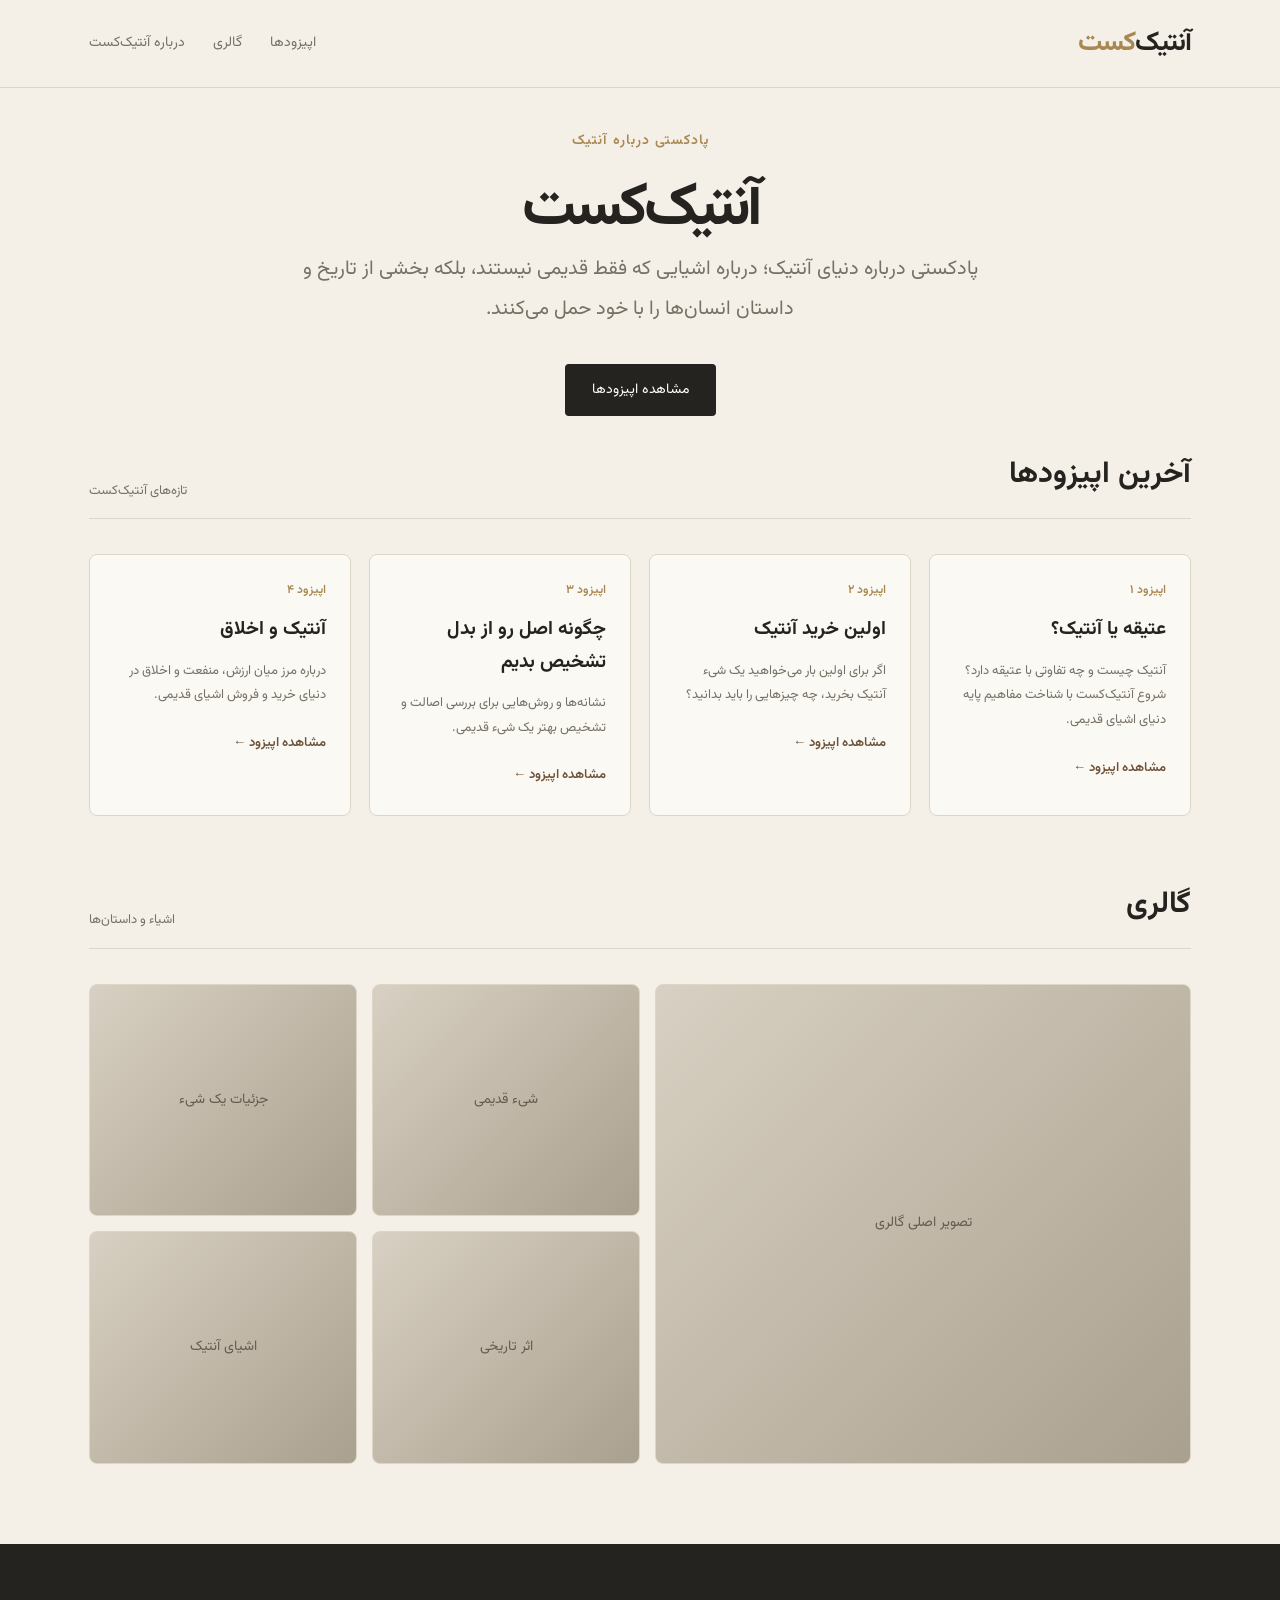
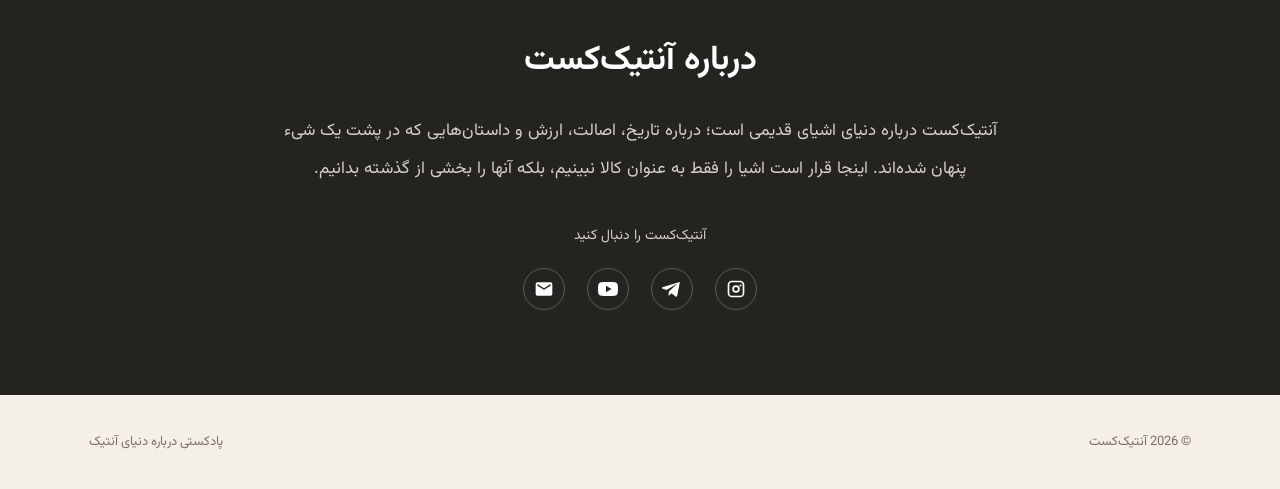
==== index.html @ f3dd6bb0 "Update index.html" ====
<!DOCTYPE html>
<html lang="fa" dir="rtl">
<head>
    <meta charset="UTF-8">
    <meta name="viewport" content="width=device-width, initial-scale=1.0">

    <title>آنتیک‌کست | پادکست دنیای آنتیک</title>

    <meta name="description" content="آنتیک‌کست؛ پادکستی درباره دنیای آنتیک، اشیای قدیمی، اصالت، تاریخ و داستان‌های پنهان اشیا.">

    <style>
        @import url('https://fonts.googleapis.com/css2?family=Vazirmatn:wght@300;400;500;600;700&display=swap');

        :root {
            --background: #f4f0e8;
            --surface: #fbf9f4;
            --dark: #24231f;
            --brown: #6d5138;
            --gold: #a88752;
            --muted: #777064;
            --border: #ddd5c7;
        }

        * {
            box-sizing: border-box;
            margin: 0;
            padding: 0;
        }

        html {
            scroll-behavior: smooth;
        }

        body {
            font-family: 'Vazirmatn', sans-serif;
            background: var(--background);
            color: var(--dark);
            line-height: 1.9;
        }

        a {
            color: inherit;
            text-decoration: none;
        }

        /* Header */

        header {
            position: sticky;
            top: 0;
            z-index: 100;
            background: rgba(244, 240, 232, 0.94);
            backdrop-filter: blur(10px);
            border-bottom: 1px solid var(--border);
        }

        .nav {
            max-width: 1150px;
            margin: auto;
            padding: 18px 24px;
            display: flex;
            align-items: center;
            justify-content: space-between;
            gap: 30px;
        }

        .logo {
            font-size: 27px;
            font-weight: 700;
            letter-spacing: -1px;
        }

        .logo span {
            color: var(--gold);
        }

        nav {
            display: flex;
            gap: 28px;
            font-size: 14px;
            color: var(--muted);
        }

        nav a {
            transition: 0.2s;
        }

        nav a:hover {
            color: var(--brown);
        }

        /* Hero */

        .hero p {
            max-width: 680px;
            margin: 0 auto 35px;
            font-size: 20px;
            color: var(--muted);
            line-height: 2;
            text-align: center;
}     
        #episodes {
            padding-top: 30px;
            padding-bottom: 30px;
}
        #gallery {
            padding-top: 30px;
}
        .hero-content {
            max-width: 780px;
            margin: 0 auto;
            text-align: center;
}
        .eyebrow {
            color: var(--gold);
            font-size: 14px;
            font-weight: 600;
            margin-bottom: 40px;
            letter-spacing: 1px;
            position: relative;
            top: 40px;
}

        h1 {
            font-size: clamp(32px, 8vw, 60px);
            line-height: 1.15;
            letter-spacing: -4px;
            margin-bottom: 25px;
            transform: translateY(20px);
        }

        .hero p {
            max-width: 680px;
            font-size: 20px;
            color: var(--muted);
            line-height: 2;
            margin-bottom: 35px;
        }

        .button {
            display: inline-block;
            padding: 13px 27px;
            border-radius: 4px;
            background: var(--dark);
            color: white;
            font-size: 14px;
            transition: 0.25s;
        }

        .button:hover {
            background: var(--brown);
            transform: translateY(-2px);
        }

        /* Sections */

        section {
            max-width: 1150px;
            margin: auto;
            padding: 80px 24px;
        }

        .section-title {
            display: flex;
            justify-content: space-between;
            align-items: end;
            margin-bottom: 35px;
            border-bottom: 1px solid var(--border);
            padding-bottom: 15px;
        }

        .section-title h2 {
            font-size: 30px;
        }

        .section-title span {
            color: var(--muted);
            font-size: 13px;
        }

        /* Episodes */

        .episodes {
            display: grid;
            grid-template-columns: repeat(4, 1fr);
            gap: 18px;
        }

        .episode {
            background: var(--surface);
            border: 1px solid var(--border);
            border-radius: 8px;
            padding: 24px;
            transition: 0.25s;
        }

        .episode:hover {
            transform: translateY(-5px);
            box-shadow: 0 12px 30px rgba(40, 35, 25, 0.08);
        }

        .episode-number {
            color: var(--gold);
            font-size: 12px;
            font-weight: 600;
            margin-bottom: 12px;
        }

        .episode h3 {
            font-size: 19px;
            line-height: 1.7;
            margin-bottom: 12px;
        }

        .episode p {
            color: var(--muted);
            font-size: 13px;
            line-height: 1.9;
            margin-bottom: 20px;
        }

        .episode-link {
            color: var(--brown);
            font-size: 13px;
            font-weight: 600;
        }

        .episode-link:hover {
            color: var(--gold);
        }

        /* Gallery */

        .gallery {
            display: grid;
            grid-template-columns: 2fr 1fr 1fr;
            gap: 15px;
        }

        .gallery-item {
            min-height: 230px;
            border-radius: 8px;
            background: linear-gradient(
                135deg,
                #d8d0c2,
                #aaa08f
            );
            display: flex;
            align-items: center;
            justify-content: center;
            color: #645c50;
            font-size: 14px;
            border: 1px solid var(--border);
        }

        .gallery-item:first-child {
            min-height: 480px;
            grid-row: span 2;
        }

        /* About */

        .about {
            background: var(--dark);
            color: white;
            max-width: none;
        }

        .about-inner {
            max-width: 1150px;
            margin: auto;
            padding: 85px 24px;
            text-align: center;
        }

        .about h2 {
            font-size: 34px;
            margin-bottom: 20px;
        }

        .about p {
            max-width: 750px;
            margin: 0 auto;
            color: #d5d0c7;
            font-size: 17px;
            line-height: 2.2;
            text-align: center;
        }
        /* Social Links */

        .social-links {
              margin-top: 35px;
            text-align: center;
        }

        .social-title {
            color: #d5d0c7;
            font-size: 14px;
            margin-bottom: 18px;
        }

        .social-icons {
            display: flex;
            justify-content: center;
            align-items: center;
            gap: 22px;
        }

        .social-icons a {
            width: 42px;
            height: 42px;
            border: 1px solid rgba(255, 255, 255, 0.25);
            border-radius: 50%;
            display: flex;
            align-items: center;
            justify-content: center;
            color: white;
            transition: 0.25s;
        }
        
        .social-icons a:hover {
            background: var(--gold);
            border-color: var(--gold);
            transform: translateY(-3px);
        }

        .social-icons svg {
            width: 20px;
            height: 20px;
            fill: currentColor;
        }
        /* Footer */

        footer {
            max-width: 1150px;
            margin: auto;
            padding: 35px 24px;
            display: flex;
            justify-content: space-between;
            gap: 20px;
            color: var(--muted);
            font-size: 13px;
        }

        /* Tablet */

        @media (max-width: 1000px) {

            .episodes {
                grid-template-columns: repeat(2, 1fr);
            }
        }

        /* Mobile */

        @media (max-width: 650px) {

            .nav {
                padding: 15px 18px;
            }

            nav {
                gap: 14px;
                font-size: 12px;
            }

            .hero {
                min-height: 520px;
                padding: 70px 20px;
            }

            h1 {
                font-size: 55px;
                letter-spacing: -2px;
            }

            .hero p {
                font-size: 17px;
            }

            section {
                padding: 60px 20px;
            }

            .episodes {
                grid-template-columns: 1fr;
            }

            .gallery {
                grid-template-columns: 1fr;
            }

            .gallery-item,
            .gallery-item:first-child {
                min-height: 240px;
                grid-row: auto;
            }

            footer {
                flex-direction: column;
            }
        }
    </style>
</head>

<body>

<header>

    <div class="nav">

        <a href="index.html" class="logo">
            آنتیک<span>‌کست</span>
        </a>

        <nav>
            <a href="episodes.html">اپیزودها</a>
            <a href="#gallery">گالری</a>
            <a href="#about">درباره آنتیک‌کست</a>
        </nav>

    </div>

</header>


<main>

    <!-- Hero -->

    <div class="hero">

        <div class="hero-content">

            <div class="eyebrow">
                پادکستی درباره آنتیک
            </div>

            <h1>آنتیک‌کست</h1>

            <p>
                پادکستی درباره دنیای آنتیک؛
                درباره اشیایی که فقط قدیمی نیستند،
                بلکه بخشی از تاریخ و داستان انسان‌ها را با خود حمل می‌کنند.
            </p>

            <a href="episodes.html" class="button">
                مشاهده اپیزودها
            </a>

        </div>

    </div>


    <!-- Episodes -->

    <section id="episodes">

        <div class="section-title">

            <h2>آخرین اپیزودها</h2>

            <span>تازه‌های آنتیک‌کست</span>

        </div>


        <div class="episodes">


            <!-- Episode 01 -->

            <article class="episode">

                <div class="episode-number">
                    اپیزود ۱
                </div>

                <h3>
                    عتیقه یا آنتیک؟
                </h3>

                <p>
                    آنتیک چیست و چه تفاوتی با عتیقه دارد؟
                    شروع آنتیک‌کست با شناخت مفاهیم پایه دنیای اشیای قدیمی.
                </p>

                <a href="episode-01.html" class="episode-link">
                    مشاهده اپیزود ←
                </a>

            </article>


            <!-- Episode 02 -->

            <article class="episode">

                <div class="episode-number">
                    اپیزود ۲
                </div>

                <h3>
                    اولین خرید آنتیک
                </h3>

                <p>
                    اگر برای اولین بار می‌خواهید یک شیء آنتیک بخرید،
                    چه چیزهایی را باید بدانید؟
                </p>

                <a href="episode-02.html" class="episode-link">
                    مشاهده اپیزود ←
                </a>

            </article>


            <!-- Episode 03 -->

            <article class="episode">

                <div class="episode-number">
                    اپیزود ۳
                </div>

                <h3>
                    چگونه اصل رو از بدل تشخیص بدیم
                </h3>

                <p>
                    نشانه‌ها و روش‌هایی برای بررسی اصالت
                    و تشخیص بهتر یک شیء قدیمی.
                </p>

                <a href="episode-03.html" class="episode-link">
                    مشاهده اپیزود ←
                </a>

            </article>


            <!-- Episode 04 -->

            <article class="episode">

                <div class="episode-number">
                    اپیزود ۴
                </div>

                <h3>
                    آنتیک و اخلاق
                </h3>

                <p>
                    درباره مرز میان ارزش، منفعت و اخلاق
                    در دنیای خرید و فروش اشیای قدیمی.
                </p>

                <a href="episode-04.html" class="episode-link">
                    مشاهده اپیزود ←
                </a>

            </article>


        </div>

    </section>


    <!-- Gallery -->

    <section id="gallery">

        <div class="section-title">

            <h2>گالری</h2>

            <span>اشیاء و داستان‌ها</span>

        </div>


        <div class="gallery">

            <div class="gallery-item">
                تصویر اصلی گالری
            </div>

            <div class="gallery-item">
                شیء قدیمی
            </div>

            <div class="gallery-item">
                جزئیات یک شیء
            </div>

            <div class="gallery-item">
                اثر تاریخی
            </div>

            <div class="gallery-item">
                اشیای آنتیک
            </div>

        </div>

    </section>


    <!-- About -->

    <div class="about" id="about">

        <div class="about-inner">

            <h2>درباره آنتیک‌کست</h2>

            <p>
                آنتیک‌کست درباره دنیای اشیای قدیمی است؛
                درباره تاریخ، اصالت، ارزش و داستان‌هایی که
                در پشت یک شیء پنهان شده‌اند.
                اینجا قرار است اشیا را فقط به عنوان کالا نبینیم،
                بلکه آنها را بخشی از گذشته بدانیم.
            </p>
            <div class="social-links">

    <div class="social-title">
        آنتیک‌کست را دنبال کنید
    </div>

    <div class="social-icons">

        <!-- Instagram -->
        <a href="https://www.instagram.com/antiquecast/"
           target="_blank"
           rel="noopener"
           aria-label="اینستاگرام آنتیک‌کست">

            <svg viewBox="0 0 24 24">
                <path d="M7 2h10a5 5 0 0 1 5 5v10a5 5 0 0 1-5 5H7a5 5 0 0 1-5-5V7a5 5 0 0 1 5-5zm0 2a3 3 0 0 0-3 3v10a3 3 0 0 0 3 3h10a3 3 0 0 0 3-3V7a3 3 0 0 0-3-3H7zm5 3.5A4.5 4.5 0 1 1 7.5 12 4.5 4.5 0 0 1 12 7.5zm0 2A2.5 2.5 0 1 0 14.5 12 2.5 2.5 0 0 0 12 9.5zM17.5 6.5A1.25 1.25 0 1 1 16.25 7.75 1.25 1.25 0 0 1 17.5 6.5z"/>
            </svg>

        </a>

        <!-- Telegram -->
        <a href="https://t.me/antiquecast"
           target="_blank"
           rel="noopener"
           aria-label="تلگرام آنتیک‌کست">

            <svg viewBox="0 0 24 24">
                <path d="M21.5 3.5 18.2 20c-.25 1.17-.9 1.46-1.83.91l-5.05-3.72-2.44 2.35c-.27.27-.5.5-1.02.5l.36-5.15 9.38-8.47c.41-.36-.09-.56-.64-.2L5.37 13.1.35 11.53c-1.09-.34-1.11-1.09.23-1.59L20.2 3.98c.89-.33 1.67.2 1.3-.48z"/>
            </svg>

        </a>

        <!-- YouTube -->
        <a href="https://www.youtube.com/@antiquecast"
           target="_blank"
           rel="noopener"
           aria-label="یوتیوب آنتیک‌کست">

            <svg viewBox="0 0 24 24">
                <path d="M23.5 6.2a3 3 0 0 0-2.1-2.1C19.5 3.5 12 3.5 12 3.5s-7.5 0-9.4.6A3 3 0 0 0 .5 6.2 31 31 0 0 0 0 12a31 31 0 0 0 .5 5.8 3 3 0 0 0 2.1 2.1c1.9.6 9.4.6 9.4.6s7.5 0 9.4-.6a3 3 0 0 0 2.1-2.1A31 31 0 0 0 24 12a31 31 0 0 0-.5-5.8zM9.6 15.9V8.1l6.6 3.9-6.6 3.9z"/>
            </svg>

        </a>

        <!-- Email -->
        <a href="mailto:antiquecast@gmail.com"
           aria-label="ایمیل آنتیک‌کست">

            <svg viewBox="0 0 24 24">
                <path d="M20 4H4a2 2 0 0 0-2 2v12a2 2 0 0 0 2 2h16a2 2 0 0 0 2-2V6a2 2 0 0 0-2-2zm0 4-8 5-8-5V6l8 5 8-5v2z"/>
            </svg>

        </a>

    </div>

</div>

        </div>

    </div>

</main>


<footer>

    <div>
        © 2026 آنتیک‌کست
    </div>

    <div>
        پادکستی درباره دنیای آنتیک
    </div>

</footer>

</body>
</html>
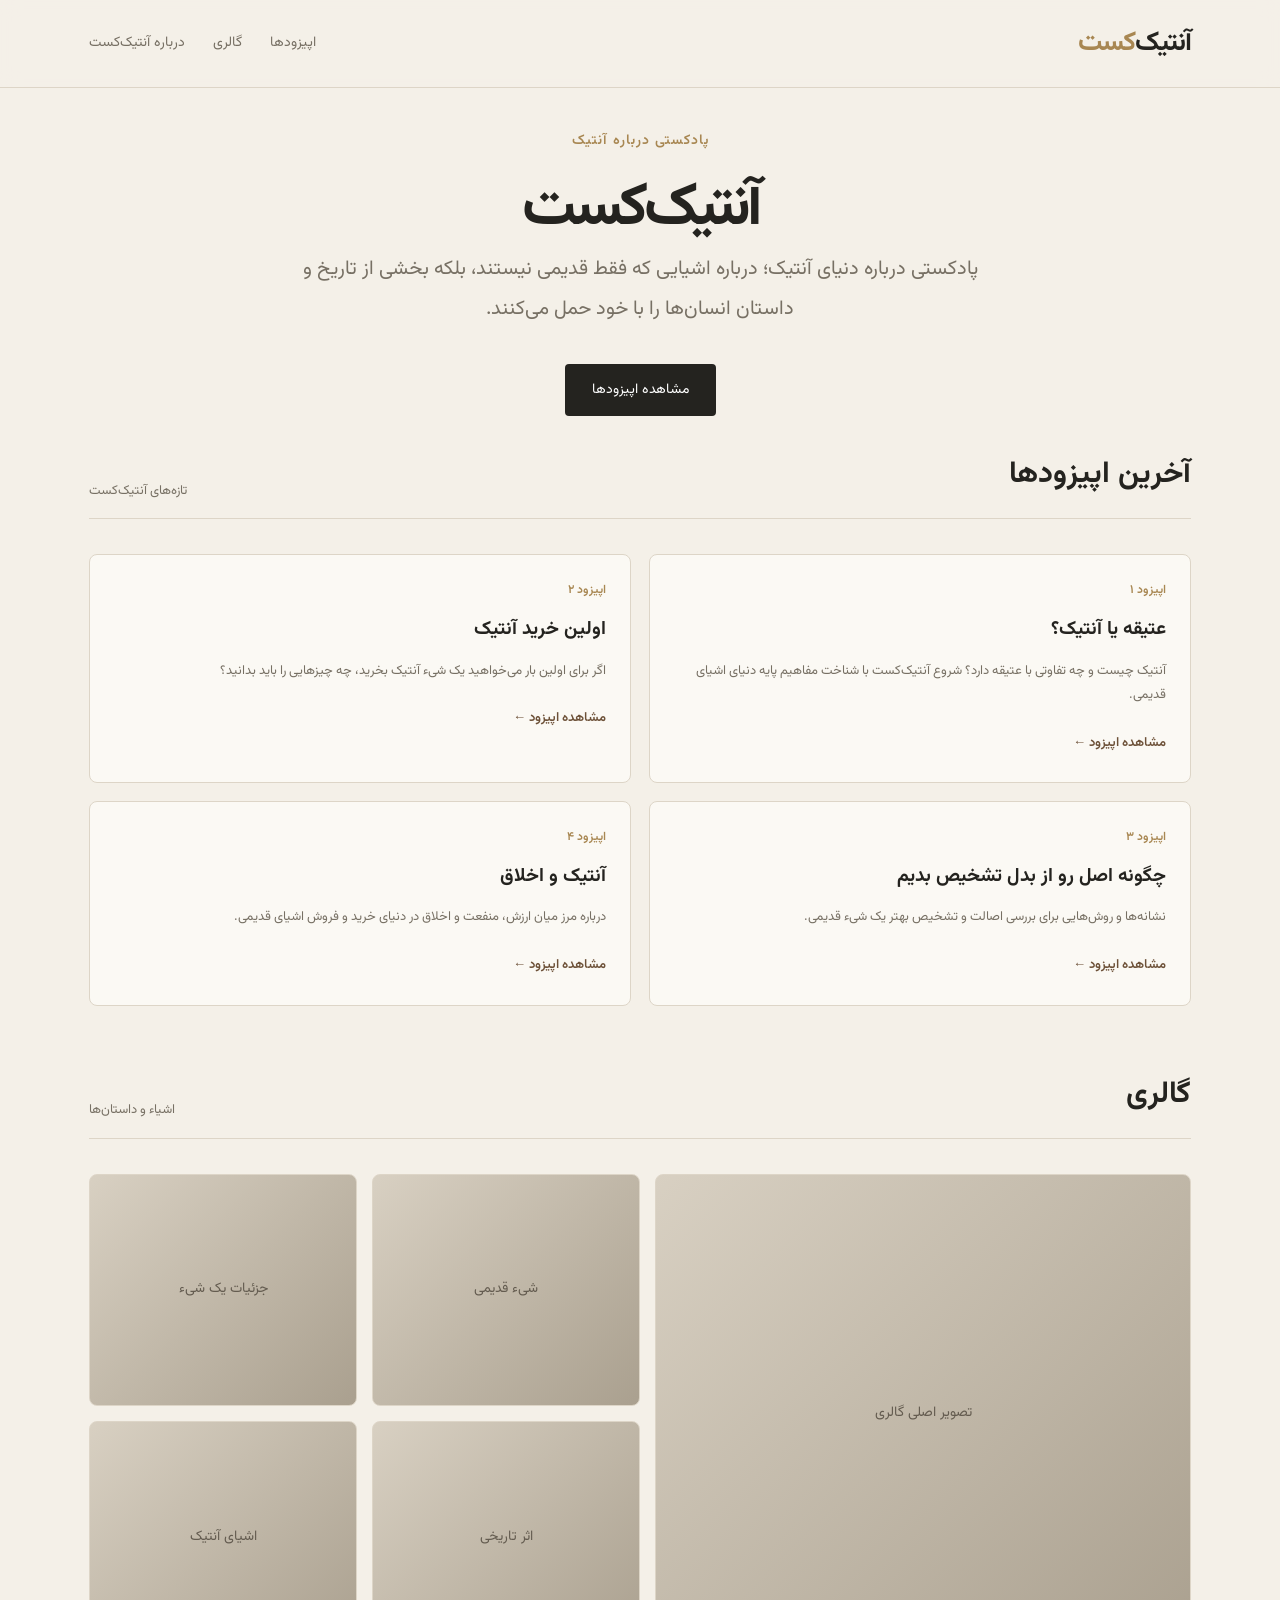
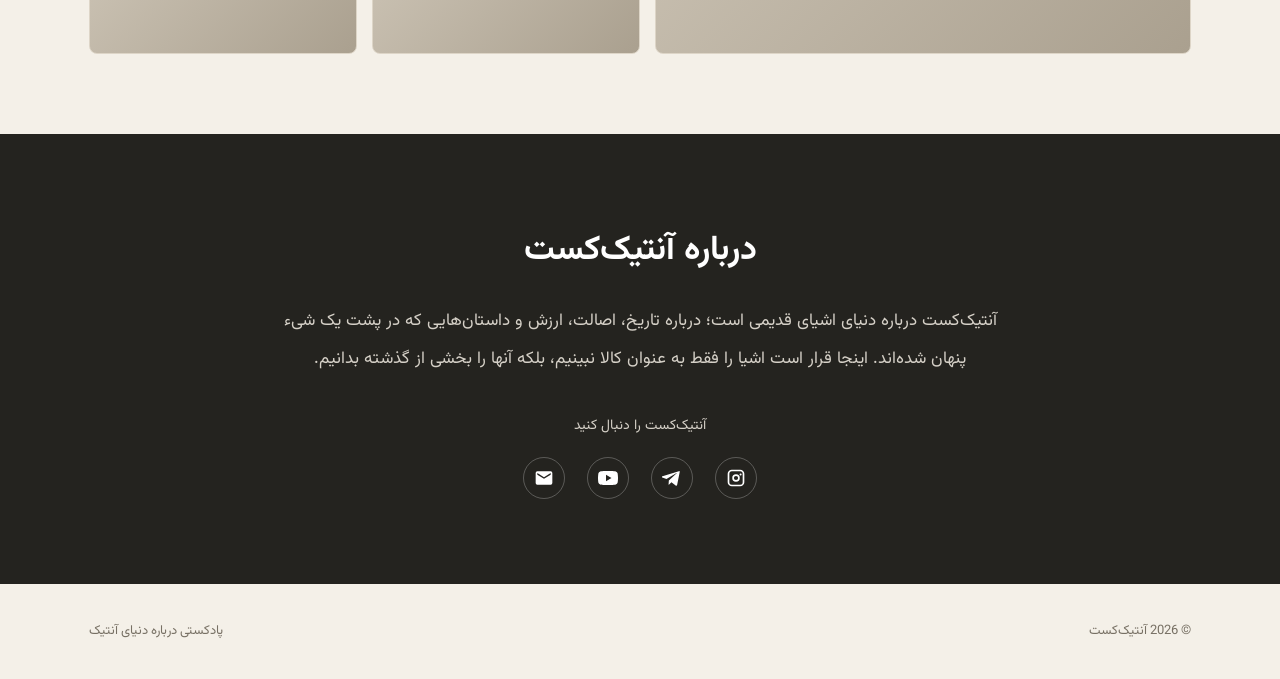
==== commit a698f21d: "Update index.html" ====
--- a/index.html
+++ b/index.html
@@ -345,7 +345,13 @@
         /* Tablet */
 
         @media (max-width: 1000px) {
-
+        .section-title {
+                flex-direction: column;
+                align-items: center;
+                gap: 5px;
+            }
+        
+        }
             .episodes {
                 grid-template-columns: repeat(2, 1fr);
             }
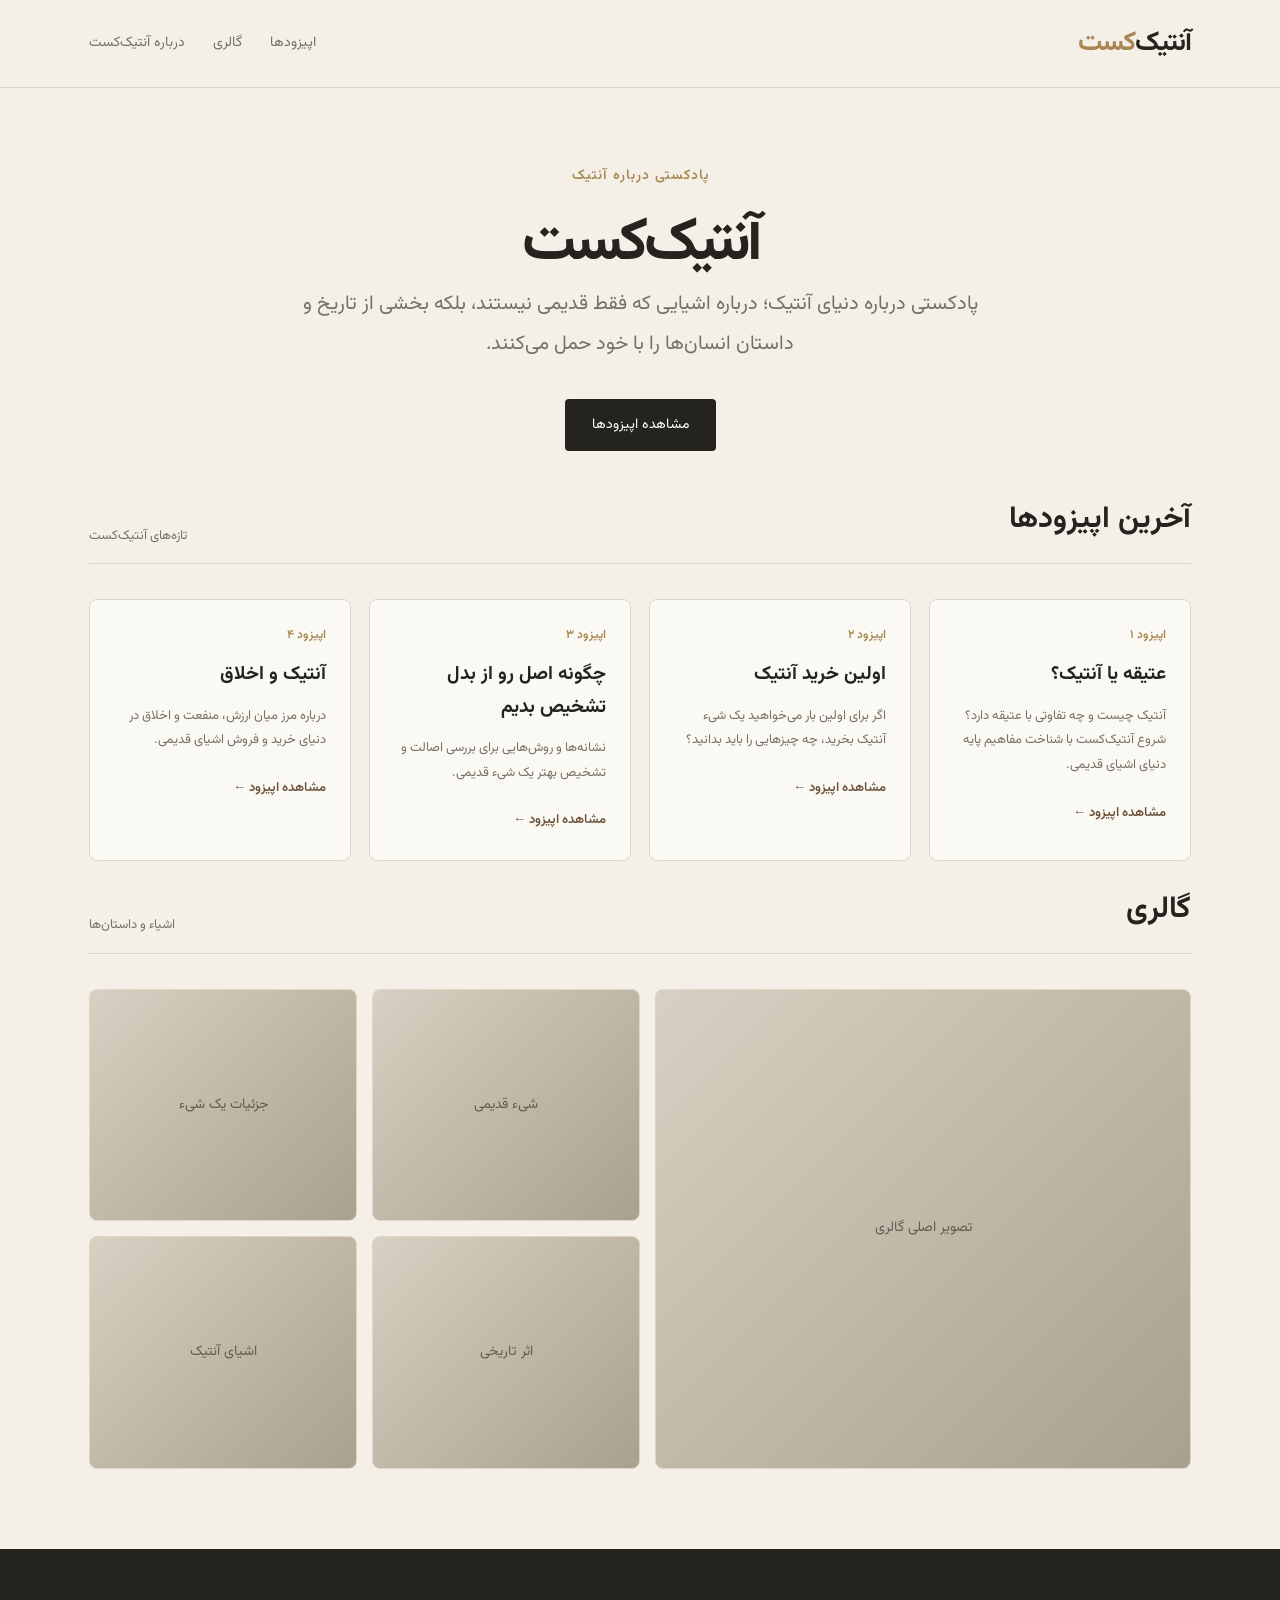
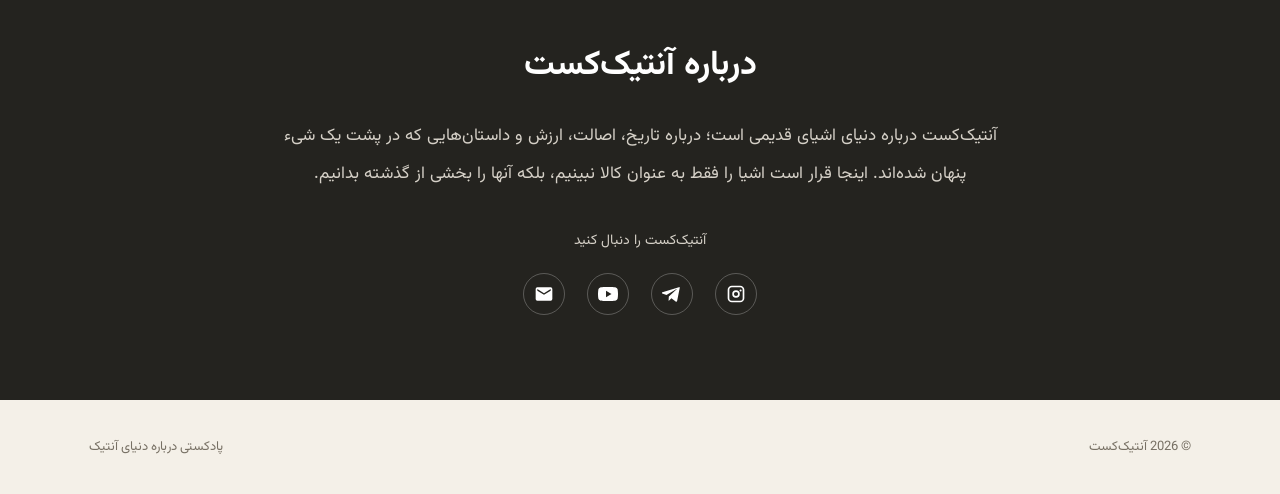
==== commit 7c301a0f: "Update index.html" ====
--- a/index.html
+++ b/index.html
@@ -404,9 +404,33 @@
 
             footer {
                 flex-direction: column;
+                align-items: center;
+                text-align: center;
+                gap: 5px;
+            }
+            
+            footer div:first-child {
+                order: 2;
+            }
+            
+            footer div:last-child {
+                order: 1;
             }
         }
     </style>
+    
+<head>
+
+    <meta charset="UTF-8">
+
+    <meta name="viewport" content="width=device-width, initial-scale=1.0">
+
+    <title>آنتیک‌کست | پادکست دنیای آنتیک</title>
+
+    <meta name="description" content="آنتیک‌کست؛ پادکستی درباره دنیای آنتیک، اشیای قدیمی، اصالت، تاریخ و داستان‌های پنهان اشیا.">
+
+    <link rel="stylesheet" href="style.css">
+
 </head>
 
 <body>
--- a/style.css
+++ b/style.css
@@ -0,0 +1,428 @@
+@import url('https://fonts.googleapis.com/css2?family=Vazirmatn:wght@300;400;500;600;700&display=swap');
+
+:root {
+    --background: #f4f0e8;
+    --surface: #fbf9f4;
+    --dark: #24231f;
+    --brown: #6d5138;
+    --gold: #a88752;
+    --muted: #777064;
+    --border: #ddd5c7;
+}
+
+* {
+    box-sizing: border-box;
+    margin: 0;
+    padding: 0;
+}
+
+html {
+    scroll-behavior: smooth;
+}
+
+body {
+    font-family: 'Vazirmatn', sans-serif;
+    background: var(--background);
+    color: var(--dark);
+    line-height: 1.9;
+}
+
+a {
+    color: inherit;
+    text-decoration: none;
+}
+
+/* Header */
+
+header {
+    position: sticky;
+    top: 0;
+    z-index: 100;
+    background: rgba(244, 240, 232, 0.94);
+    backdrop-filter: blur(10px);
+    border-bottom: 1px solid var(--border);
+}
+
+.nav {
+    max-width: 1150px;
+    margin: auto;
+    padding: 18px 24px;
+    display: flex;
+    align-items: center;
+    justify-content: space-between;
+    gap: 30px;
+}
+
+.logo {
+    font-size: 27px;
+    font-weight: 700;
+    letter-spacing: -1px;
+}
+
+.logo span {
+    color: var(--gold);
+}
+
+nav {
+    display: flex;
+    gap: 28px;
+    font-size: 14px;
+    color: var(--muted);
+}
+
+nav a {
+    transition: 0.2s;
+}
+
+nav a:hover {
+    color: var(--brown);
+}
+
+/* Hero */
+
+.hero {
+    max-width: 1150px;
+    min-height: auto;
+    margin: auto;
+    padding: 45px 24px 20px;
+    display: flex;
+    align-items: flex-start;
+}
+
+.hero-content {
+    max-width: 780px;
+    margin: 0 auto;
+    text-align: center;
+}
+
+.eyebrow {
+    color: var(--gold);
+    font-size: 14px;
+    font-weight: 600;
+    margin-bottom: 30px;
+    letter-spacing: 1px;
+    position: relative;
+    top: 30px;
+}
+
+h1 {
+    font-size: clamp(32px, 8vw, 60px);
+    line-height: 1.15;
+    letter-spacing: -4px;
+    margin-bottom: 25px;
+}
+
+.hero p {
+    max-width: 680px;
+    margin: 0 auto 35px;
+    font-size: 20px;
+    color: var(--muted);
+    line-height: 2;
+    text-align: center;
+}
+
+.button {
+    display: inline-block;
+    padding: 13px 27px;
+    border-radius: 4px;
+    background: var(--dark);
+    color: white;
+    font-size: 14px;
+    transition: 0.25s;
+}
+
+.button:hover {
+    background: var(--brown);
+    transform: translateY(-2px);
+}
+
+/* Sections */
+
+section {
+    max-width: 1150px;
+    margin: auto;
+    padding: 80px 24px;
+}
+
+.section-title {
+    display: flex;
+    justify-content: space-between;
+    align-items: end;
+    margin-bottom: 35px;
+    border-bottom: 1px solid var(--border);
+    padding-bottom: 15px;
+}
+
+.section-title h2 {
+    font-size: 30px;
+}
+
+.section-title span {
+    color: var(--muted);
+    font-size: 13px;
+}
+
+/* Episodes */
+
+#episodes {
+    padding-top: 20px;
+    padding-bottom: 0;
+}
+
+.episodes {
+    display: grid;
+    grid-template-columns: repeat(4, 1fr);
+    gap: 18px;
+}
+
+.episode {
+    background: var(--surface);
+    border: 1px solid var(--border);
+    border-radius: 8px;
+    padding: 24px;
+    transition: 0.25s;
+}
+
+.episode:hover {
+    transform: translateY(-5px);
+    box-shadow: 0 12px 30px rgba(40, 35, 25, 0.08);
+}
+
+.episode-number {
+    color: var(--gold);
+    font-size: 12px;
+    font-weight: 600;
+    margin-bottom: 12px;
+}
+
+.episode h3 {
+    font-size: 19px;
+    line-height: 1.7;
+    margin-bottom: 12px;
+}
+
+.episode p {
+    color: var(--muted);
+    font-size: 13px;
+    line-height: 1.9;
+    margin-bottom: 20px;
+}
+
+.episode-link {
+    color: var(--brown);
+    font-size: 13px;
+    font-weight: 600;
+}
+
+.episode-link:hover {
+    color: var(--gold);
+}
+
+/* Gallery */
+
+#gallery {
+    padding-top: 20px;
+}
+
+.gallery {
+    display: grid;
+    grid-template-columns: 2fr 1fr 1fr;
+    gap: 15px;
+}
+
+.gallery-item {
+    min-height: 230px;
+    border-radius: 8px;
+    background: linear-gradient(
+        135deg,
+        #d8d0c2,
+        #aaa08f
+    );
+    display: flex;
+    align-items: center;
+    justify-content: center;
+    color: #645c50;
+    font-size: 14px;
+    border: 1px solid var(--border);
+}
+
+.gallery-item:first-child {
+    min-height: 480px;
+    grid-row: span 2;
+}
+
+/* About */
+
+.about {
+    background: var(--dark);
+    color: white;
+    max-width: none;
+}
+
+.about-inner {
+    max-width: 1150px;
+    margin: auto;
+    padding: 85px 24px;
+    text-align: center;
+}
+
+.about h2 {
+    font-size: 34px;
+    margin-bottom: 20px;
+}
+
+.about p {
+    max-width: 750px;
+    margin: 0 auto;
+    color: #d5d0c7;
+    font-size: 17px;
+    line-height: 2.2;
+    text-align: center;
+}
+
+/* Social Links */
+
+.social-links {
+    margin-top: 35px;
+    text-align: center;
+}
+
+.social-title {
+    color: #d5d0c7;
+    font-size: 14px;
+    margin-bottom: 18px;
+}
+
+.social-icons {
+    display: flex;
+    justify-content: center;
+    align-items: center;
+    gap: 22px;
+}
+
+.social-icons a {
+    width: 42px;
+    height: 42px;
+    border: 1px solid rgba(255, 255, 255, 0.25);
+    border-radius: 50%;
+    display: flex;
+    align-items: center;
+    justify-content: center;
+    color: white;
+    transition: 0.25s;
+}
+
+.social-icons a:hover {
+    background: var(--gold);
+    border-color: var(--gold);
+    transform: translateY(-3px);
+}
+
+.social-icons svg {
+    width: 20px;
+    height: 20px;
+    fill: currentColor;
+}
+
+/* Footer */
+
+footer {
+    max-width: 1150px;
+    margin: auto;
+    padding: 35px 24px;
+    display: flex;
+    justify-content: space-between;
+    gap: 20px;
+    color: var(--muted);
+    font-size: 13px;
+}
+
+/* Tablet */
+
+@media (max-width: 1000px) {
+
+    .episodes {
+        grid-template-columns: repeat(2, 1fr);
+    }
+}
+
+/* Mobile */
+
+@media (max-width: 650px) {
+
+    .nav {
+        padding: 15px 18px;
+    }
+
+    nav {
+        gap: 14px;
+        font-size: 12px;
+    }
+
+    .hero {
+        min-height: auto;
+        padding: 45px 20px 20px;
+    }
+
+    h1 {
+        font-size: 55px;
+        letter-spacing: -2px;
+    }
+
+    .hero p {
+        font-size: 17px;
+    }
+
+    section {
+        padding: 60px 20px;
+    }
+
+    #episodes {
+        padding-top: 20px;
+        padding-bottom: 0;
+    }
+
+    #gallery {
+        padding-top: 20px;
+    }
+
+    .section-title {
+        flex-direction: column;
+        align-items: center;
+        gap: 5px;
+    }
+
+    .episodes {
+        grid-template-columns: 1fr;
+    }
+
+    .gallery {
+        grid-template-columns: 1fr;
+    }
+
+    .gallery-item,
+    .gallery-item:first-child {
+        min-height: 240px;
+        grid-row: auto;
+    }
+
+    .social-icons {
+        gap: 16px;
+    }
+
+    footer {
+        flex-direction: column;
+        align-items: center;
+        justify-content: center;
+        text-align: center;
+        gap: 5px;
+    }
+
+    .footer-description {
+        order: 1;
+    }
+
+    .footer-copyright {
+        order: 2;
+    }
+}
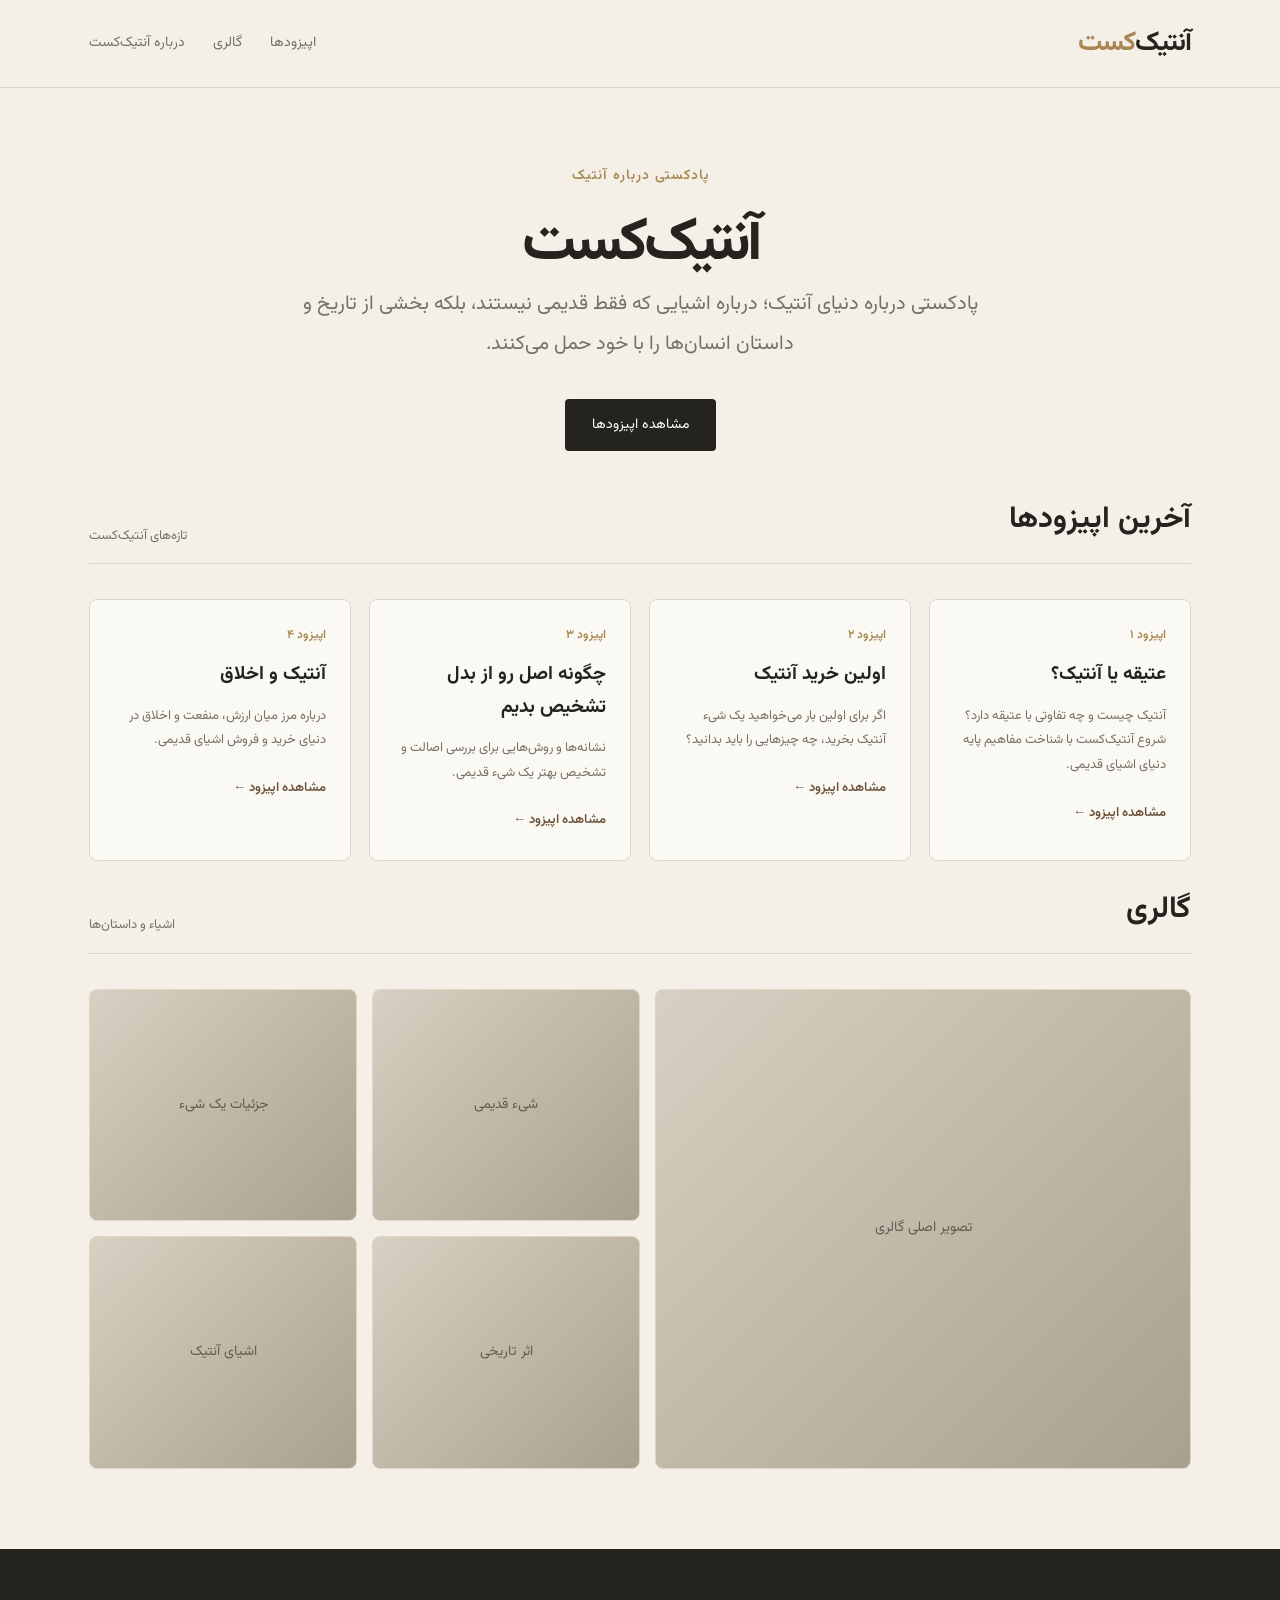
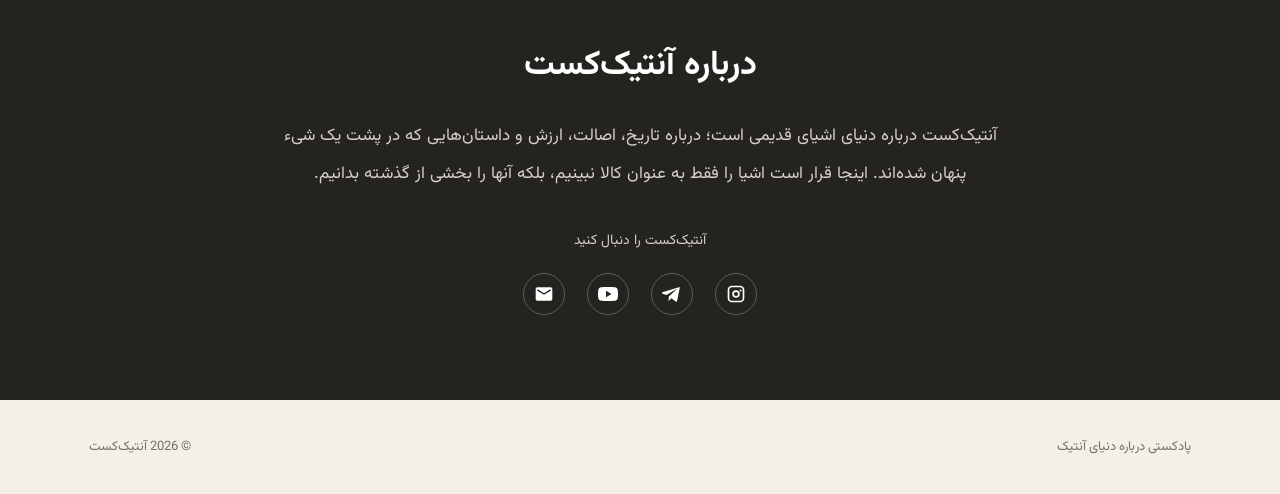
==== commit f0bb9338: "Update index.html" ====
--- a/index.html
+++ b/index.html
@@ -722,14 +722,14 @@
 
 <footer>
 
-    <div>
+    <div class="footer-description">
+        پادکستی درباره دنیای آنتیک
+    </div>
+
+    <div class="footer-copyright">
         © 2026 آنتیک‌کست
     </div>
 
-    <div>
-        پادکستی درباره دنیای آنتیک
-    </div>
-
 </footer>
 
 </body>
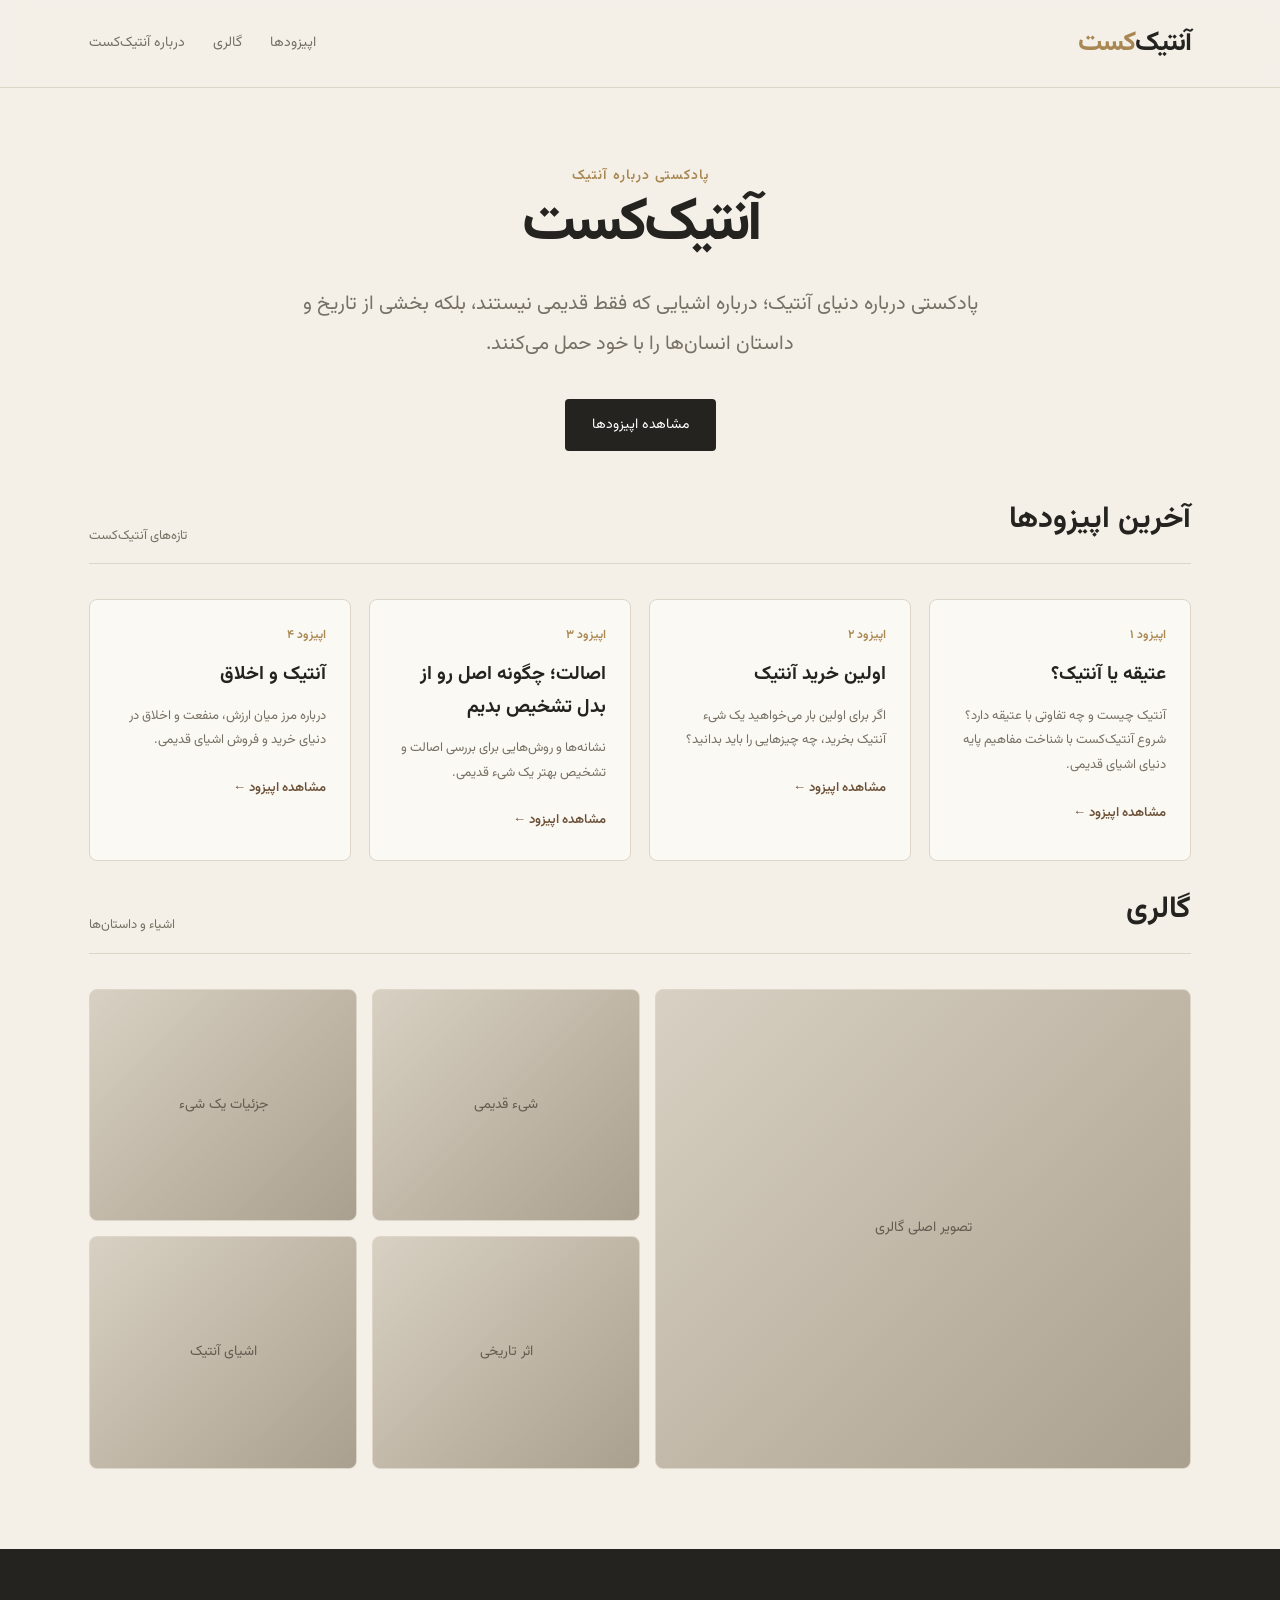
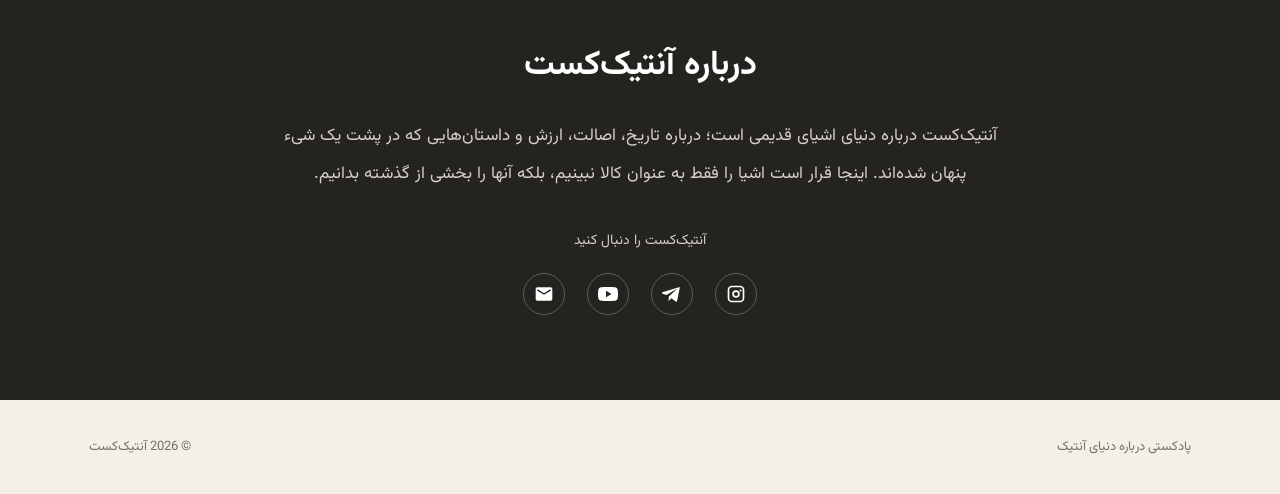
==== commit 18fb0b7f: "Update index.html" ====
--- a/index.html
+++ b/index.html
@@ -1,439 +1,23 @@
 <!DOCTYPE html>
 <html lang="fa" dir="rtl">
+
 <head>
+
     <meta charset="UTF-8">
     <meta name="viewport" content="width=device-width, initial-scale=1.0">
 
     <title>آنتیک‌کست | پادکست دنیای آنتیک</title>
 
-    <meta name="description" content="آنتیک‌کست؛ پادکستی درباره دنیای آنتیک، اشیای قدیمی، اصالت، تاریخ و داستان‌های پنهان اشیا.">
-
-    <style>
-        @import url('https://fonts.googleapis.com/css2?family=Vazirmatn:wght@300;400;500;600;700&display=swap');
-
-        :root {
-            --background: #f4f0e8;
-            --surface: #fbf9f4;
-            --dark: #24231f;
-            --brown: #6d5138;
-            --gold: #a88752;
-            --muted: #777064;
-            --border: #ddd5c7;
-        }
-
-        * {
-            box-sizing: border-box;
-            margin: 0;
-            padding: 0;
-        }
-
-        html {
-            scroll-behavior: smooth;
-        }
-
-        body {
-            font-family: 'Vazirmatn', sans-serif;
-            background: var(--background);
-            color: var(--dark);
-            line-height: 1.9;
-        }
-
-        a {
-            color: inherit;
-            text-decoration: none;
-        }
-
-        /* Header */
-
-        header {
-            position: sticky;
-            top: 0;
-            z-index: 100;
-            background: rgba(244, 240, 232, 0.94);
-            backdrop-filter: blur(10px);
-            border-bottom: 1px solid var(--border);
-        }
-
-        .nav {
-            max-width: 1150px;
-            margin: auto;
-            padding: 18px 24px;
-            display: flex;
-            align-items: center;
-            justify-content: space-between;
-            gap: 30px;
-        }
-
-        .logo {
-            font-size: 27px;
-            font-weight: 700;
-            letter-spacing: -1px;
-        }
-
-        .logo span {
-            color: var(--gold);
-        }
-
-        nav {
-            display: flex;
-            gap: 28px;
-            font-size: 14px;
-            color: var(--muted);
-        }
-
-        nav a {
-            transition: 0.2s;
-        }
-
-        nav a:hover {
-            color: var(--brown);
-        }
-
-        /* Hero */
-
-        .hero p {
-            max-width: 680px;
-            margin: 0 auto 35px;
-            font-size: 20px;
-            color: var(--muted);
-            line-height: 2;
-            text-align: center;
-}     
-        #episodes {
-            padding-top: 30px;
-            padding-bottom: 30px;
-}
-        #gallery {
-            padding-top: 30px;
-}
-        .hero-content {
-            max-width: 780px;
-            margin: 0 auto;
-            text-align: center;
-}
-        .eyebrow {
-            color: var(--gold);
-            font-size: 14px;
-            font-weight: 600;
-            margin-bottom: 40px;
-            letter-spacing: 1px;
-            position: relative;
-            top: 40px;
-}
-
-        h1 {
-            font-size: clamp(32px, 8vw, 60px);
-            line-height: 1.15;
-            letter-spacing: -4px;
-            margin-bottom: 25px;
-            transform: translateY(20px);
-        }
-
-        .hero p {
-            max-width: 680px;
-            font-size: 20px;
-            color: var(--muted);
-            line-height: 2;
-            margin-bottom: 35px;
-        }
-
-        .button {
-            display: inline-block;
-            padding: 13px 27px;
-            border-radius: 4px;
-            background: var(--dark);
-            color: white;
-            font-size: 14px;
-            transition: 0.25s;
-        }
-
-        .button:hover {
-            background: var(--brown);
-            transform: translateY(-2px);
-        }
-
-        /* Sections */
-
-        section {
-            max-width: 1150px;
-            margin: auto;
-            padding: 80px 24px;
-        }
-
-        .section-title {
-            display: flex;
-            justify-content: space-between;
-            align-items: end;
-            margin-bottom: 35px;
-            border-bottom: 1px solid var(--border);
-            padding-bottom: 15px;
-        }
-
-        .section-title h2 {
-            font-size: 30px;
-        }
-
-        .section-title span {
-            color: var(--muted);
-            font-size: 13px;
-        }
-
-        /* Episodes */
-
-        .episodes {
-            display: grid;
-            grid-template-columns: repeat(4, 1fr);
-            gap: 18px;
-        }
-
-        .episode {
-            background: var(--surface);
-            border: 1px solid var(--border);
-            border-radius: 8px;
-            padding: 24px;
-            transition: 0.25s;
-        }
-
-        .episode:hover {
-            transform: translateY(-5px);
-            box-shadow: 0 12px 30px rgba(40, 35, 25, 0.08);
-        }
-
-        .episode-number {
-            color: var(--gold);
-            font-size: 12px;
-            font-weight: 600;
-            margin-bottom: 12px;
-        }
-
-        .episode h3 {
-            font-size: 19px;
-            line-height: 1.7;
-            margin-bottom: 12px;
-        }
-
-        .episode p {
-            color: var(--muted);
-            font-size: 13px;
-            line-height: 1.9;
-            margin-bottom: 20px;
-        }
-
-        .episode-link {
-            color: var(--brown);
-            font-size: 13px;
-            font-weight: 600;
-        }
-
-        .episode-link:hover {
-            color: var(--gold);
-        }
-
-        /* Gallery */
-
-        .gallery {
-            display: grid;
-            grid-template-columns: 2fr 1fr 1fr;
-            gap: 15px;
-        }
-
-        .gallery-item {
-            min-height: 230px;
-            border-radius: 8px;
-            background: linear-gradient(
-                135deg,
-                #d8d0c2,
-                #aaa08f
-            );
-            display: flex;
-            align-items: center;
-            justify-content: center;
-            color: #645c50;
-            font-size: 14px;
-            border: 1px solid var(--border);
-        }
-
-        .gallery-item:first-child {
-            min-height: 480px;
-            grid-row: span 2;
-        }
-
-        /* About */
-
-        .about {
-            background: var(--dark);
-            color: white;
-            max-width: none;
-        }
-
-        .about-inner {
-            max-width: 1150px;
-            margin: auto;
-            padding: 85px 24px;
-            text-align: center;
-        }
-
-        .about h2 {
-            font-size: 34px;
-            margin-bottom: 20px;
-        }
-
-        .about p {
-            max-width: 750px;
-            margin: 0 auto;
-            color: #d5d0c7;
-            font-size: 17px;
-            line-height: 2.2;
-            text-align: center;
-        }
-        /* Social Links */
-
-        .social-links {
-              margin-top: 35px;
-            text-align: center;
-        }
-
-        .social-title {
-            color: #d5d0c7;
-            font-size: 14px;
-            margin-bottom: 18px;
-        }
-
-        .social-icons {
-            display: flex;
-            justify-content: center;
-            align-items: center;
-            gap: 22px;
-        }
-
-        .social-icons a {
-            width: 42px;
-            height: 42px;
-            border: 1px solid rgba(255, 255, 255, 0.25);
-            border-radius: 50%;
-            display: flex;
-            align-items: center;
-            justify-content: center;
-            color: white;
-            transition: 0.25s;
-        }
-        
-        .social-icons a:hover {
-            background: var(--gold);
-            border-color: var(--gold);
-            transform: translateY(-3px);
-        }
-
-        .social-icons svg {
-            width: 20px;
-            height: 20px;
-            fill: currentColor;
-        }
-        /* Footer */
-
-        footer {
-            max-width: 1150px;
-            margin: auto;
-            padding: 35px 24px;
-            display: flex;
-            justify-content: space-between;
-            gap: 20px;
-            color: var(--muted);
-            font-size: 13px;
-        }
-
-        /* Tablet */
-
-        @media (max-width: 1000px) {
-        .section-title {
-                flex-direction: column;
-                align-items: center;
-                gap: 5px;
-            }
-        
-        }
-            .episodes {
-                grid-template-columns: repeat(2, 1fr);
-            }
-        }
-
-        /* Mobile */
-
-        @media (max-width: 650px) {
-
-            .nav {
-                padding: 15px 18px;
-            }
-
-            nav {
-                gap: 14px;
-                font-size: 12px;
-            }
-
-            .hero {
-                min-height: 520px;
-                padding: 70px 20px;
-            }
-
-            h1 {
-                font-size: 55px;
-                letter-spacing: -2px;
-            }
-
-            .hero p {
-                font-size: 17px;
-            }
-
-            section {
-                padding: 60px 20px;
-            }
-
-            .episodes {
-                grid-template-columns: 1fr;
-            }
-
-            .gallery {
-                grid-template-columns: 1fr;
-            }
-
-            .gallery-item,
-            .gallery-item:first-child {
-                min-height: 240px;
-                grid-row: auto;
-            }
-
-            footer {
-                flex-direction: column;
-                align-items: center;
-                text-align: center;
-                gap: 5px;
-            }
-            
-            footer div:first-child {
-                order: 2;
-            }
-            
-            footer div:last-child {
-                order: 1;
-            }
-        }
-    </style>
-    
-<head>
-
-    <meta charset="UTF-8">
-
-    <meta name="viewport" content="width=device-width, initial-scale=1.0">
-
-    <title>آنتیک‌کست | پادکست دنیای آنتیک</title>
-
-    <meta name="description" content="آنتیک‌کست؛ پادکستی درباره دنیای آنتیک، اشیای قدیمی، اصالت، تاریخ و داستان‌های پنهان اشیا.">
+    <meta name="description"
+        content="آنتیک‌کست؛ پادکستی درباره دنیای آنتیک، اشیای قدیمی، اصالت، تاریخ و داستان‌های پنهان اشیا.">
 
     <link rel="stylesheet" href="style.css">
 
 </head>
 
+
 <body>
+
 
 <header>
 
@@ -456,7 +40,10 @@
 
 <main>
 
-    <!-- Hero -->
+
+    <!-- =========================
+         HERO
+    ========================== -->
 
     <div class="hero">
 
@@ -466,7 +53,9 @@
                 پادکستی درباره آنتیک
             </div>
 
-            <h1>آنتیک‌کست</h1>
+            <h1>
+                آنتیک‌کست
+            </h1>
 
             <p>
                 پادکستی درباره دنیای آنتیک؛
@@ -483,15 +72,22 @@
     </div>
 
 
-    <!-- Episodes -->
+
+    <!-- =========================
+         EPISODES
+    ========================== -->
 
     <section id="episodes">
 
         <div class="section-title">
 
-            <h2>آخرین اپیزودها</h2>
-
-            <span>تازه‌های آنتیک‌کست</span>
+            <h2>
+                آخرین اپیزودها
+            </h2>
+
+            <span>
+                تازه‌های آنتیک‌کست
+            </span>
 
         </div>
 
@@ -523,6 +119,7 @@
             </article>
 
 
+
             <!-- Episode 02 -->
 
             <article class="episode">
@@ -547,6 +144,7 @@
             </article>
 
 
+
             <!-- Episode 03 -->
 
             <article class="episode">
@@ -556,7 +154,7 @@
                 </div>
 
                 <h3>
-                    چگونه اصل رو از بدل تشخیص بدیم
+                    اصالت؛ چگونه اصل رو از بدل تشخیص بدیم
                 </h3>
 
                 <p>
@@ -571,6 +169,7 @@
             </article>
 
 
+
             <!-- Episode 04 -->
 
             <article class="episode">
@@ -600,15 +199,22 @@
     </section>
 
 
-    <!-- Gallery -->
+
+    <!-- =========================
+         GALLERY
+    ========================== -->
 
     <section id="gallery">
 
         <div class="section-title">
 
-            <h2>گالری</h2>
-
-            <span>اشیاء و داستان‌ها</span>
+            <h2>
+                گالری
+            </h2>
+
+            <span>
+                اشیاء و داستان‌ها
+            </span>
 
         </div>
 
@@ -640,13 +246,18 @@
     </section>
 
 
-    <!-- About -->
+
+    <!-- =========================
+         ABOUT
+    ========================== -->
 
     <div class="about" id="about">
 
         <div class="about-inner">
 
-            <h2>درباره آنتیک‌کست</h2>
+            <h2>
+                درباره آنتیک‌کست
+            </h2>
 
             <p>
                 آنتیک‌کست درباره دنیای اشیای قدیمی است؛
@@ -655,63 +266,88 @@
                 اینجا قرار است اشیا را فقط به عنوان کالا نبینیم،
                 بلکه آنها را بخشی از گذشته بدانیم.
             </p>
+
+
+            <!-- Social Links -->
+
             <div class="social-links">
 
-    <div class="social-title">
-        آنتیک‌کست را دنبال کنید
-    </div>
-
-    <div class="social-icons">
-
-        <!-- Instagram -->
-        <a href="https://www.instagram.com/antiquecast/"
-           target="_blank"
-           rel="noopener"
-           aria-label="اینستاگرام آنتیک‌کست">
-
-            <svg viewBox="0 0 24 24">
-                <path d="M7 2h10a5 5 0 0 1 5 5v10a5 5 0 0 1-5 5H7a5 5 0 0 1-5-5V7a5 5 0 0 1 5-5zm0 2a3 3 0 0 0-3 3v10a3 3 0 0 0 3 3h10a3 3 0 0 0 3-3V7a3 3 0 0 0-3-3H7zm5 3.5A4.5 4.5 0 1 1 7.5 12 4.5 4.5 0 0 1 12 7.5zm0 2A2.5 2.5 0 1 0 14.5 12 2.5 2.5 0 0 0 12 9.5zM17.5 6.5A1.25 1.25 0 1 1 16.25 7.75 1.25 1.25 0 0 1 17.5 6.5z"/>
-            </svg>
-
-        </a>
-
-        <!-- Telegram -->
-        <a href="https://t.me/antiquecast"
-           target="_blank"
-           rel="noopener"
-           aria-label="تلگرام آنتیک‌کست">
-
-            <svg viewBox="0 0 24 24">
-                <path d="M21.5 3.5 18.2 20c-.25 1.17-.9 1.46-1.83.91l-5.05-3.72-2.44 2.35c-.27.27-.5.5-1.02.5l.36-5.15 9.38-8.47c.41-.36-.09-.56-.64-.2L5.37 13.1.35 11.53c-1.09-.34-1.11-1.09.23-1.59L20.2 3.98c.89-.33 1.67.2 1.3-.48z"/>
-            </svg>
-
-        </a>
-
-        <!-- YouTube -->
-        <a href="https://www.youtube.com/@antiquecast"
-           target="_blank"
-           rel="noopener"
-           aria-label="یوتیوب آنتیک‌کست">
-
-            <svg viewBox="0 0 24 24">
-                <path d="M23.5 6.2a3 3 0 0 0-2.1-2.1C19.5 3.5 12 3.5 12 3.5s-7.5 0-9.4.6A3 3 0 0 0 .5 6.2 31 31 0 0 0 0 12a31 31 0 0 0 .5 5.8 3 3 0 0 0 2.1 2.1c1.9.6 9.4.6 9.4.6s7.5 0 9.4-.6a3 3 0 0 0 2.1-2.1A31 31 0 0 0 24 12a31 31 0 0 0-.5-5.8zM9.6 15.9V8.1l6.6 3.9-6.6 3.9z"/>
-            </svg>
-
-        </a>
-
-        <!-- Email -->
-        <a href="mailto:antiquecast@gmail.com"
-           aria-label="ایمیل آنتیک‌کست">
-
-            <svg viewBox="0 0 24 24">
-                <path d="M20 4H4a2 2 0 0 0-2 2v12a2 2 0 0 0 2 2h16a2 2 0 0 0 2-2V6a2 2 0 0 0-2-2zm0 4-8 5-8-5V6l8 5 8-5v2z"/>
-            </svg>
-
-        </a>
-
-    </div>
-
-</div>
+                <div class="social-title">
+                    آنتیک‌کست را دنبال کنید
+                </div>
+
+
+                <div class="social-icons">
+
+
+                    <!-- Instagram -->
+
+                    <a href="https://www.instagram.com/antiquecast/"
+                       target="_blank"
+                       rel="noopener"
+                       aria-label="اینستاگرام آنتیک‌کست">
+
+                        <svg viewBox="0 0 24 24" aria-hidden="true">
+
+                            <path d="M7 2h10a5 5 0 0 1 5 5v10a5 5 0 0 1-5 5H7a5 5 0 0 1-5-5V7a5 5 0 0 1 5-5zm0 2a3 3 0 0 0-3 3v10a3 3 0 0 0 3 3h10a3 3 0 0 0 3-3V7a3 3 0 0 0-3-3H7zm5 3.5A4.5 4.5 0 1 1 7.5 12 4.5 4.5 0 0 1 12 7.5zm0 2A2.5 2.5 0 1 0 14.5 12 2.5 2.5 0 0 0 12 9.5zM17.5 6.5A1.25 1.25 0 1 1 16.25 7.75 1.25 1.25 0 0 1 17.5 6.5z"/>
+
+                        </svg>
+
+                    </a>
+
+
+
+                    <!-- Telegram -->
+
+                    <a href="https://t.me/antiquecast"
+                       target="_blank"
+                       rel="noopener"
+                       aria-label="تلگرام آنتیک‌کست">
+
+                        <svg viewBox="0 0 24 24" aria-hidden="true">
+
+                            <path d="M21.5 3.5 18.2 20c-.25 1.17-.9 1.46-1.83.91l-5.05-3.72-2.44 2.35c-.27.27-.5.5-1.02.5l.36-5.15 9.38-8.47c.41-.36-.09-.56-.64-.2L5.37 13.1.35 11.53c-1.09-.34-1.11-1.09.23-1.59L20.2 3.98c.89-.33 1.67.2 1.3-.48z"/>
+
+                        </svg>
+
+                    </a>
+
+
+
+                    <!-- YouTube -->
+
+                    <a href="https://www.youtube.com/@antiquecast"
+                       target="_blank"
+                       rel="noopener"
+                       aria-label="یوتیوب آنتیک‌کست">
+
+                        <svg viewBox="0 0 24 24" aria-hidden="true">
+
+                            <path d="M23.5 6.2a3 3 0 0 0-2.1-2.1C19.5 3.5 12 3.5 12 3.5s-7.5 0-9.4.6A3 3 0 0 0 .5 6.2 31 31 0 0 0 0 12a31 31 0 0 0 .5 5.8 3 3 0 0 0 2.1 2.1c1.9.6 9.4.6 9.4.6s7.5 0 9.4-.6a3 3 0 0 0 2.1-2.1A31 31 0 0 0 24 12a31 31 0 0 0-.5-5.8zM9.6 15.9V8.1l6.6 3.9-6.6 3.9z"/>
+
+                        </svg>
+
+                    </a>
+
+
+
+                    <!-- Email -->
+
+                    <a href="mailto:antiquecast@gmail.com"
+                       aria-label="ایمیل آنتیک‌کست">
+
+                        <svg viewBox="0 0 24 24" aria-hidden="true">
+
+                            <path d="M20 4H4a2 2 0 0 0-2 2v12a2 2 0 0 0 2 2h16a2 2 0 0 0 2-2V6a2 2 0 0 0-2-2zm0 4-8 5-8-5V6l8 5 8-5v2z"/>
+
+                        </svg>
+
+                    </a>
+
+
+                </div>
+
+            </div>
 
         </div>
 
@@ -719,6 +355,11 @@
 
 </main>
 
+
+
+<!-- =========================
+     FOOTER
+========================== -->
 
 <footer>
 
@@ -732,5 +373,6 @@
 
 </footer>
 
+
 </body>
 </html>
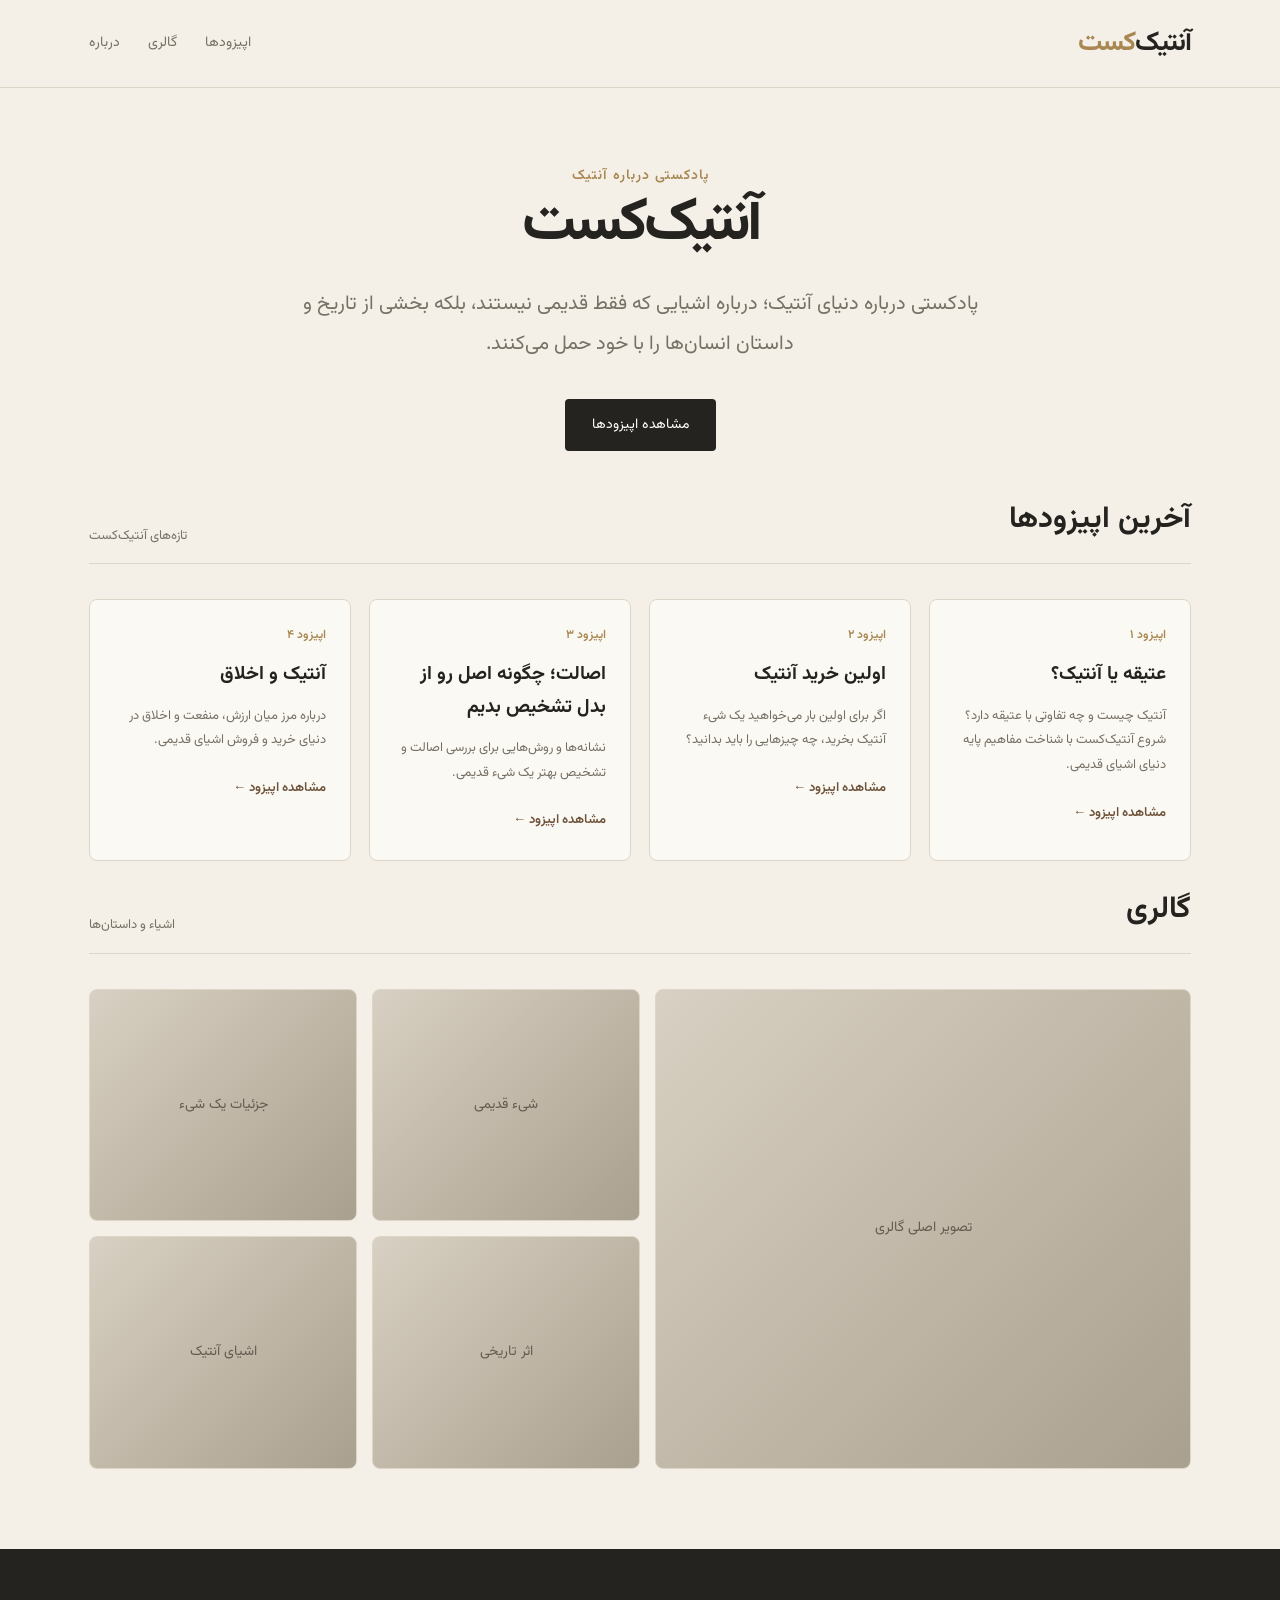
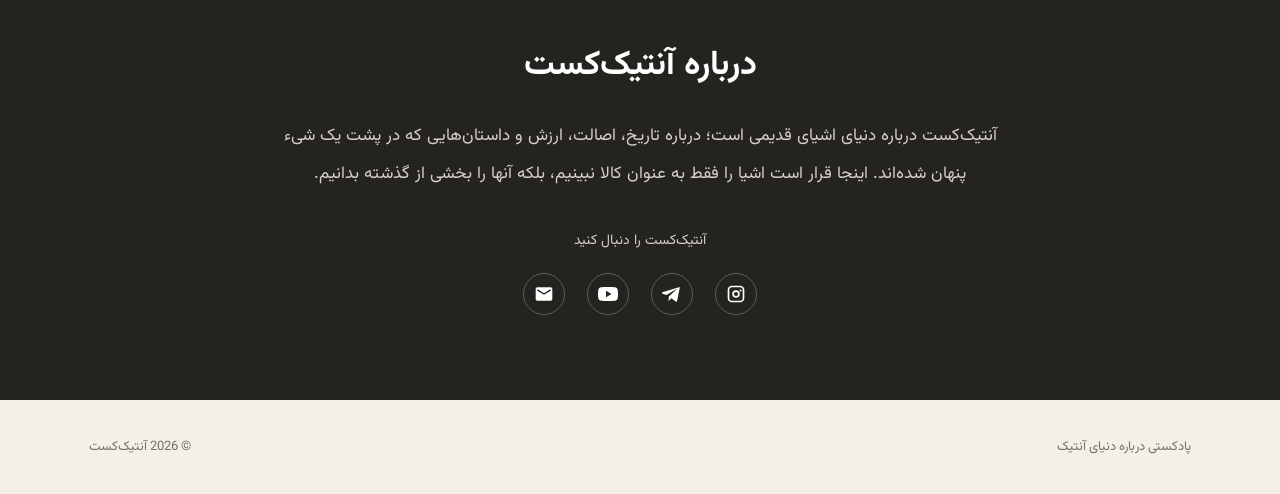
==== commit 85457043: "Update index.html" ====
--- a/index.html
+++ b/index.html
@@ -30,7 +30,7 @@
         <nav>
             <a href="episodes.html">اپیزودها</a>
             <a href="#gallery">گالری</a>
-            <a href="#about">درباره آنتیک‌کست</a>
+            <a href="#about">درباره</a>
         </nav>
 
     </div>
